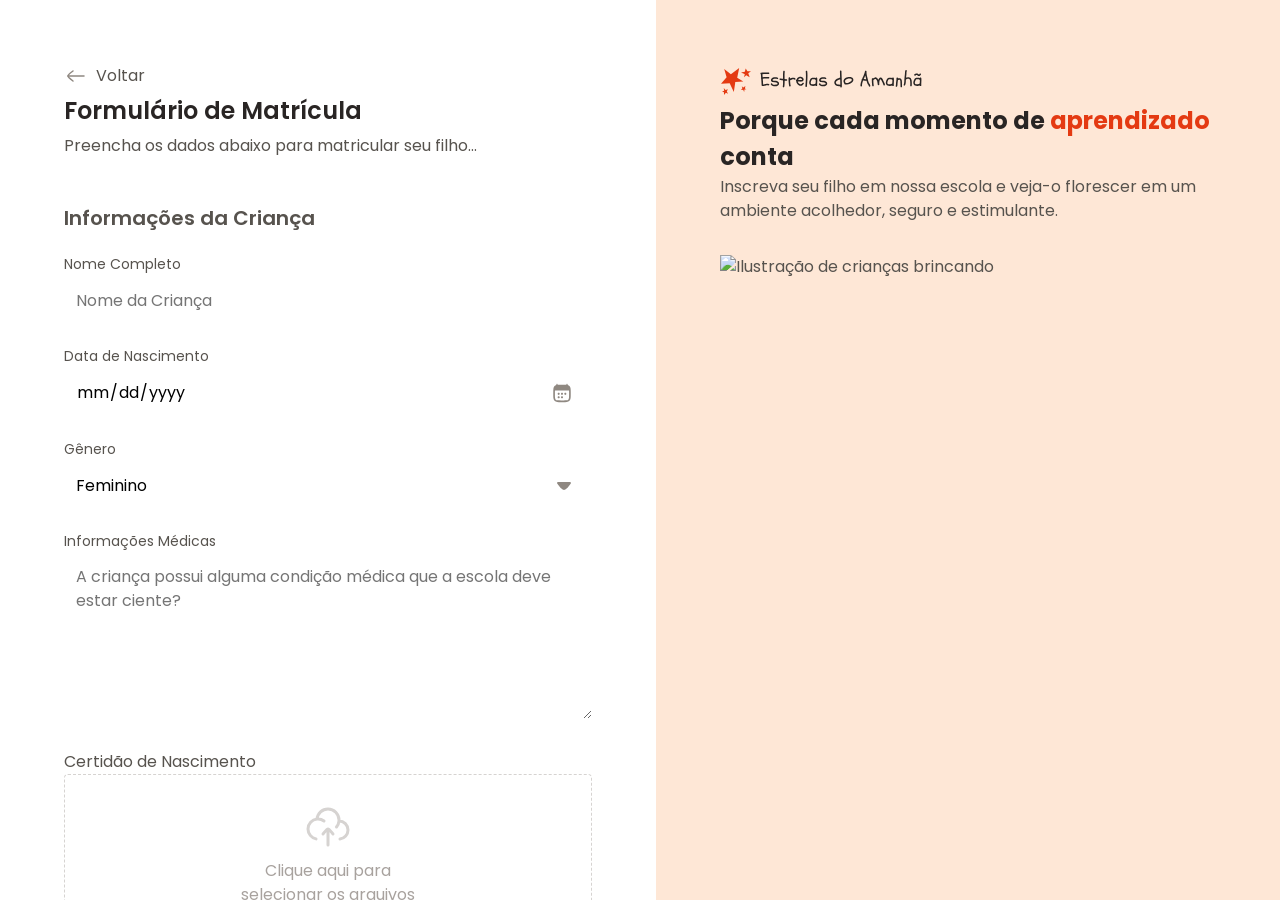
==== FORMULARIO DE MATRICULA/index.html @ 368e4bd2 "Portfólio inicial com 8 projetos front end" ====
<!DOCTYPE html>
<html lang="pt-BR">
<head>
    <link rel="preconnect" href="https://fonts.googleapis.com">
    <link rel="preconnect" href="https://fonts.gstatic.com" crossorigin>
    <meta charset="UTF-8">
    <meta name="viewport" content="width=device-width, initial-scale=1.0">

    <link rel="stylesheet" href="styles/index.css">
    <link href="https://fonts.googleapis.com/css2?family=Alice&family=Archivo:ital,wght@0,100..900;1,100..900&family=Poppins:wght@400;700&family=Roboto+Condensed:ital,wght@0,100..900;1,100..900&family=Roboto:ital,wght@0,100..900;1,100..900&display=swap" rel="stylesheet">
    <title>Estrelas do Amanhã</title>

</head>
<body>
    <div id="app">
        <main>
            <div class="main-container">
                <div class="back">
                    <img src="assets/icons/arrow-left-02.svg" alt="Voltar">
                    <span>Voltar</span>
                </div>

                <div class="content">
                    <h1>Formulário de Matrícula</h1>
                    <p>Preencha os dados abaixo para matricular seu filho...</p>

                    <form method="post" enctype="multipart/form-data">
                        <fieldset class="child-info">
                            <legend>Informações da Criança</legend>

                            <div class="input-wrapper">
                                <label for="fullname">Nome Completo</label>
                                <input 
                                id="fullname"
                                type="text"
                                placeholder="Nome da Criança">
                            </div>

                            <div class="input-wrapper">
                                <label for="date">Data de Nascimento</label>
                                <input 
                                id="birth"
                                type="date"
                                lang="pt-BR">
                            </div>

                            <div class="select-wrapper">
                                <label for="gender">Gênero</label>
                                <select name="gender" id="gender">
                                    <option value="female">Feminino</option>
                                    <option value="male">Masculino</option>
                                    <option value="na">Prefiro não informar</option>
                                </select>
                            </div>
                            
                            <div class="textarea-wrapper">
                                <label for="medical-info">Informações Médicas</label>
                                <textarea id="medical-info" name="medical-info" 
                                cols="30" rows="6" placeholder="A criança possui alguma condição médica que a escola deve estar ciente?"></textarea>
                            </div>

                            <div class="droparea-wrapper">

                                <lable for="birth-file">Certidão de Nascimento</lable>

                                <div class="dropzone">
                                    <input type="file" id="birth-file" name="birth-file" accept=".pdf,.jpg,.png">
                                    
                                    <svg width="48" height="48" viewBox="0 0 48 48" fill="none" xmlns="http://www.w3.org/2000/svg">
                                    <path d="M34.9552 18.0221C34.97 18.022 34.985 18.022 35 18.022C39.9706 18.022 44 22.0588 44 27.0386C44 31.6796 40.5 35.5016 36 36M34.9552 18.0221C34.9848 17.6921 35 17.3579 35 17.0202C35 10.9339 30.0752 6 24 6C18.2465 6 13.5247 10.4253 13.0408 16.0638M34.9552 18.0221C34.7506 20.2952 33.8572 22.3692 32.4856 24.033M20.001 18.022C18.3295 16.7639 16.2516 16.0183 14 16.0183C13.6765 16.0183 13.3565 16.0337 13.0408 16.0638C7.96796 16.5475 4 20.8278 4 26.0366C4 30.8834 7.43552 34.9264 12 35.8546" stroke="#D6D3D1" stroke-width="3" stroke-linecap="round" stroke-linejoin="round"/>
                                    <path d="M24 26V42M24 26C22.5996 26 19.9831 29.9886 19 31M24 26C25.4004 26 28.017 29.9886 29 31" stroke="#D6D3D1" stroke-width="3" stroke-linecap="round" stroke-linejoin="round"/>
                                    </svg>


                                    <p>
                                    Clique aqui para <br>
                                    selecionar os arquivos
                                    </p>
                                </div>
                            </div>

                        </fieldset>

                        <fieldset class="address">
                            <legend>Endereço Residencial</legend>

                            <div class="input-wrapper">
                                <label for="cep">CEP</label>
                                <input type="text" id="cep" name="cep">
                            </div>

                            <!-- Rua e Número lado a lado -->
                            <div class="flex gap">
                                <div class="input-wrapper flex-2">
                                    <label for="street">Rua</label>
                                    <input type="text" id="street" name="street" value="Rua das Flores" disabled>
                                </div>
                                <div class="input-wrapper flex-1">
                                    <label for="number">Número</label>
                                    <input type="number" id="number" name="number" value="123" disabled>
                                </div>
                            </div>

                            <!-- Cidade e Estado lado a lado -->
                            <div class="flex gap">
                                <div class="input-wrapper flex-2">
                                    <label for="city">Cidade</label>
                                    <input type="text" id="city" name="city" value="São Paulo" disabled>
                                </div>
                                <div class="input-wrapper flex-1">
                                    <label for="estado">Estado</label>
                                    <input type="text" id="estado" name="estado" value="SP" disabled>
                                </div>
                            </div>
                        </fieldset>

                        <fieldset class="guardian">
                            <legend>Informações do Responsável</legend>
                            <div class="input-wrapper">
                                <label for="guardian-name">Nome Completo do Responsável</label>
                                <input type="text" id="guardian" name="guardian">
                                <small>Principal responsável legal e contato de emergência</small>
                            </div>

                            <div class="input-wrapper">
                                <label for="phone">Telefone</label>
                                <input type="tel" id="phone" name="phone" placeholder="(19) 9 8236-3323">
                            </div>

                            <div class="input-wrapper">
                                <label for="mail">Email</label>
                                <input type="mail" name="mail" required>
                                <div class="error">
                                    <img src="assets/icons/alert-circle.svg" alt="Icone de Alerta">
                                    <span>Por favor, insira um email válido</span>
                                </div>
                            </div>
                        </fieldset>

                        <fieldset class="enroll-options">
                            <legend>Opções de Matrícula</legend>

                            <!-- Turno -->
                            <div class="input-wrapper">
                                <label>Selecione o turno de estudo</label>
                                <div class="radio-wrapper">
                                    <div class="radio-inner">
                                        <input type="radio" class="radio" name="study-shift" value="morning" id="morning">
                                        <img src="assets/icons/sun-cloud-02.svg" alt="Manhã">
                                        <label for="morning">Manhã</label>
                                    </div>
                                    <div class="radio-inner">
                                        <input type="radio" class="radio" name="study-shift" value="evening" id="evening">
                                        <img src="assets/icons/sun-02.svg" alt="Tarde">
                                        <label for="evening">Tarde</label>
                                    </div>
                                </div>
                            </div>

                            <!-- Esporte -->
                            <div class="input-wrapper">
                                <label>Em qual esporte você gostaria de inscrever seu filho?</label>
                                <div class="radio-wrapper">
                                    <div class="radio-inner">
                                        <input type="radio" class="radio" name="sport" value="futebol" id="futebol">
                                        <img src="assets/icons/football.svg" alt="Futebol">
                                        <label for="futebol">Futebol</label>
                                    </div>
                                    <div class="radio-inner">
                                        <input type="radio" class="radio" name="sport" value="basquete" id="basquete">
                                        <img src="assets/icons/basketball-02.svg" alt="Basquete">
                                        <label for="basquete">Basquete</label>
                                    </div>
                                    <div class="radio-inner">
                                        <input type="radio" class="radio" name="sport" value="natacao" id="natacao">
                                        <img src="assets/icons/swimming.svg" alt="Natação">
                                        <label for="natacao">Natação</label>
                                    </div>
                                    <div class="radio-inner">
                                        <input type="radio" class="radio" name="sport" value="yoga" id="yoga">
                                        <img src="assets/icons/yoga-02.svg" alt="Yoga">
                                        <label for="yoga">Yoga</label>
                                    </div>
                                    <div class="radio-inner">
                                        <input type="radio" class="radio" name="sport" value="volley1" id="volley1">
                                        <img src="assets/icons/volleyball.svg" alt="Volley">
                                        <label for="volley1">Volley</label>
                                    </div>
                                    <div class="radio-inner">
                                        <input type="radio" class="radio" name="sport" value="volley2" id="volley2">
                                        <img src="assets/icons/boxing-glove-01.svg" alt="Volley">
                                        <label for="volley2">Box</label>
                                    </div>
                                </div>
                            </div>

                            <!-- Checkbox de termos -->
                            <div class="checkbox-wrapper">
                                <input type="checkbox" id="terms" name="terms" required>
                                <label for="terms">
                                    Declaro que li e concordo com os 
                                    <a href="#">Termos e Condições</a> e com a 
                                    <a href="#">Política de Privacidade</a> 
                                    da escola Estrela do Amanhã.
                                </label>
                            </div>

                            <!-- Botões -->
                            <div class="form-actions">
                                <button type="button" class="btn-secondary">Salvar respostas</button>
                                <button type="submit" class="btn-primary">Fazer matrícula</button>
                            </div>
                        </fieldset>
                    </form>
                </div>
            </div>
        </main>

        <aside>
            <div class="aside-container">
                <header>
                    <img src="assets/logo.svg" alt="Logo da escola">
                    <h1>Porque cada momento de <span>aprendizado</span> conta</h1>
                    <p>Inscreva seu filho em nossa escola e veja-o florescer em um ambiente acolhedor, seguro e estimulante.</p>
                </header>

                <img src="assets/illustration.svg" alt="Ilustração de crianças brincando" class="illustration">
            </div>
        </aside>
    </div>
</body>
</html>
---- FORMULARIO DE MATRICULA/styles/index.css ----
@import url(global.css);
@import url(layout.css);
@import url(form.css);
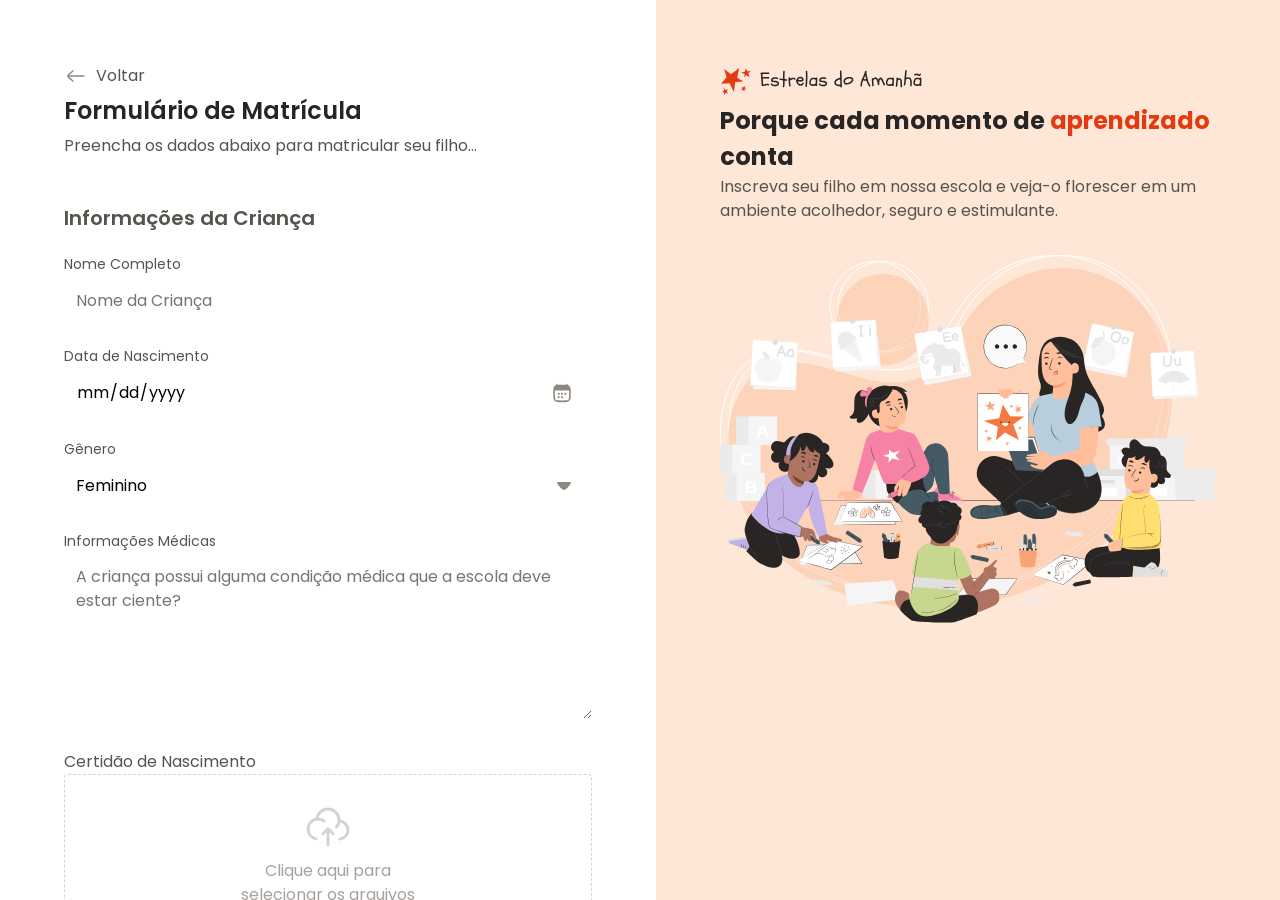
==== commit c2db9fba: "Ativa links do GitHub Pages e remove travessões Adiciona os links Ver online no README, troca os tra" ====
--- a/FORMULARIO DE MATRICULA/index.html
+++ b/FORMULARIO DE MATRICULA/index.html
@@ -224,7 +224,7 @@
                     <p>Inscreva seu filho em nossa escola e veja-o florescer em um ambiente acolhedor, seguro e estimulante.</p>
                 </header>
 
-                <img src="assets/illustration.svg" alt="Ilustração de crianças brincando" class="illustration">
+                <img src="assets/Illustration.svg" alt="Ilustração de crianças brincando" class="illustration">
             </div>
         </aside>
     </div>
